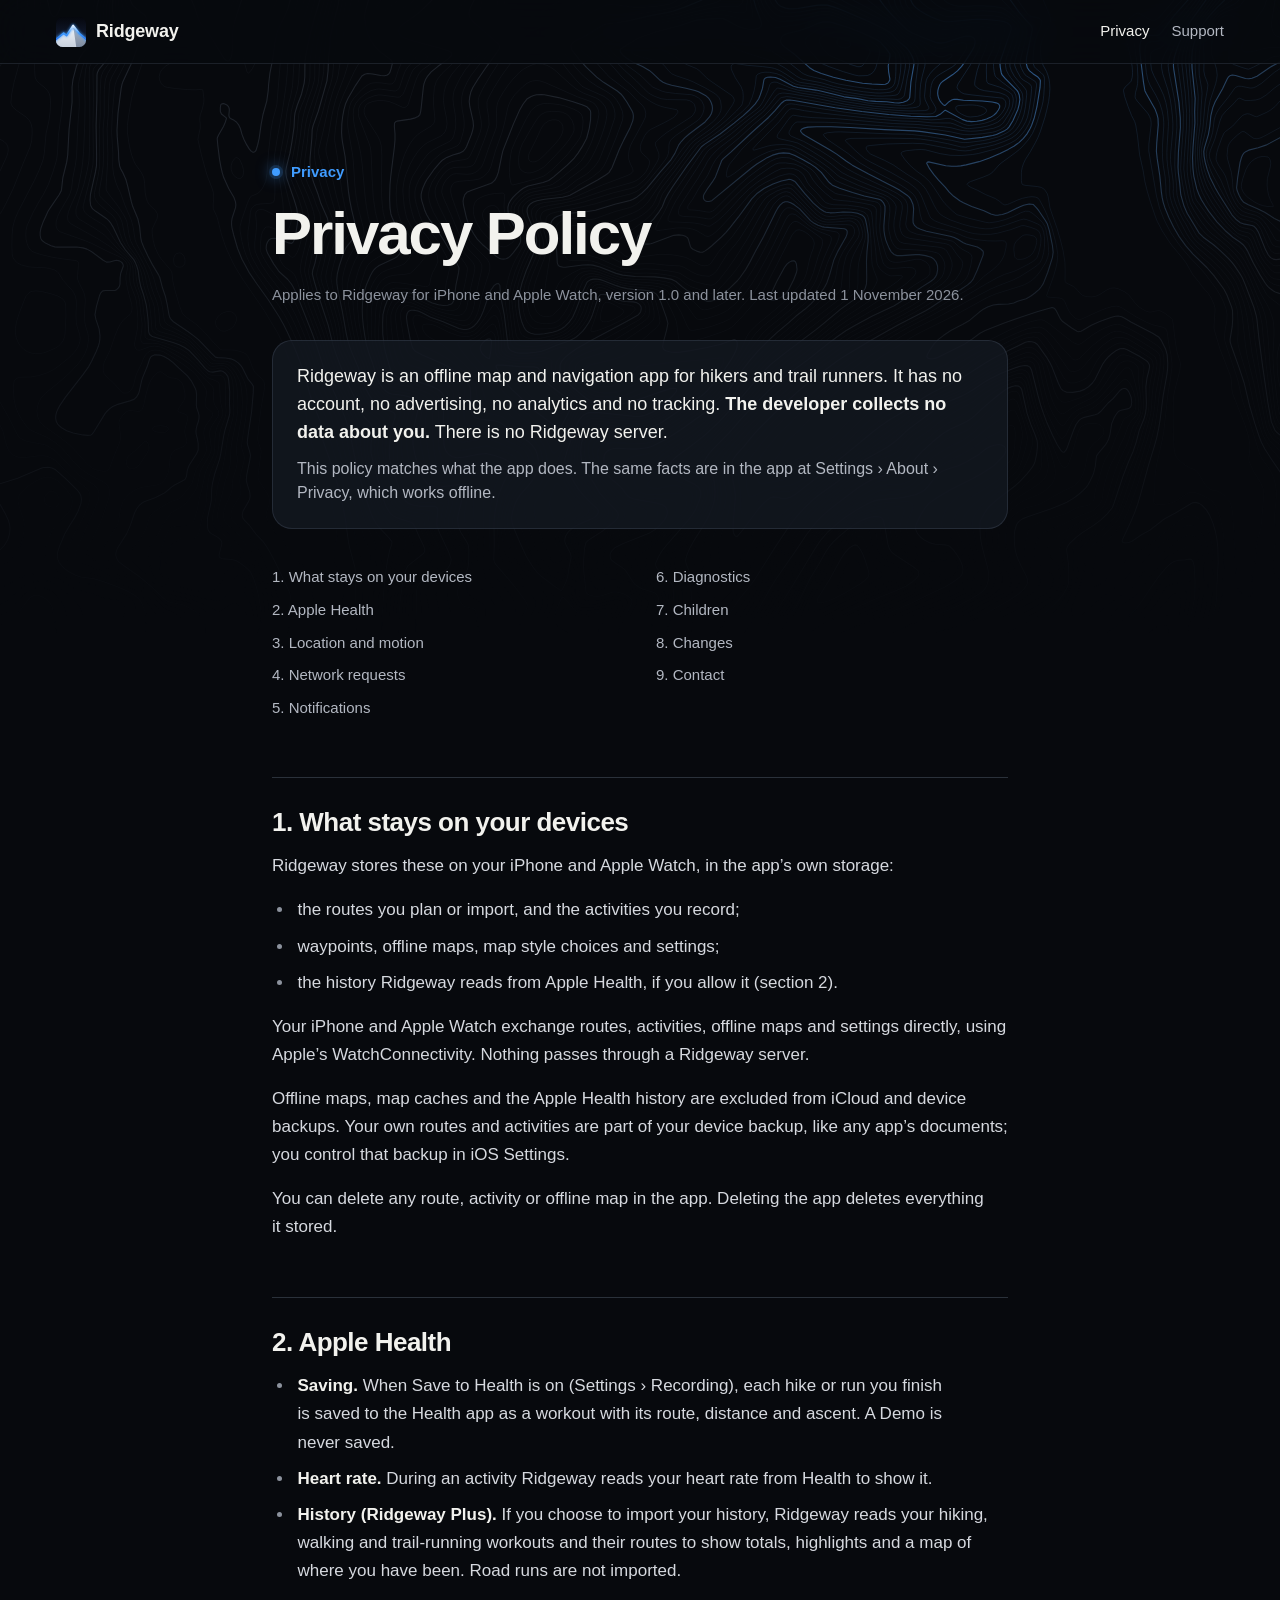
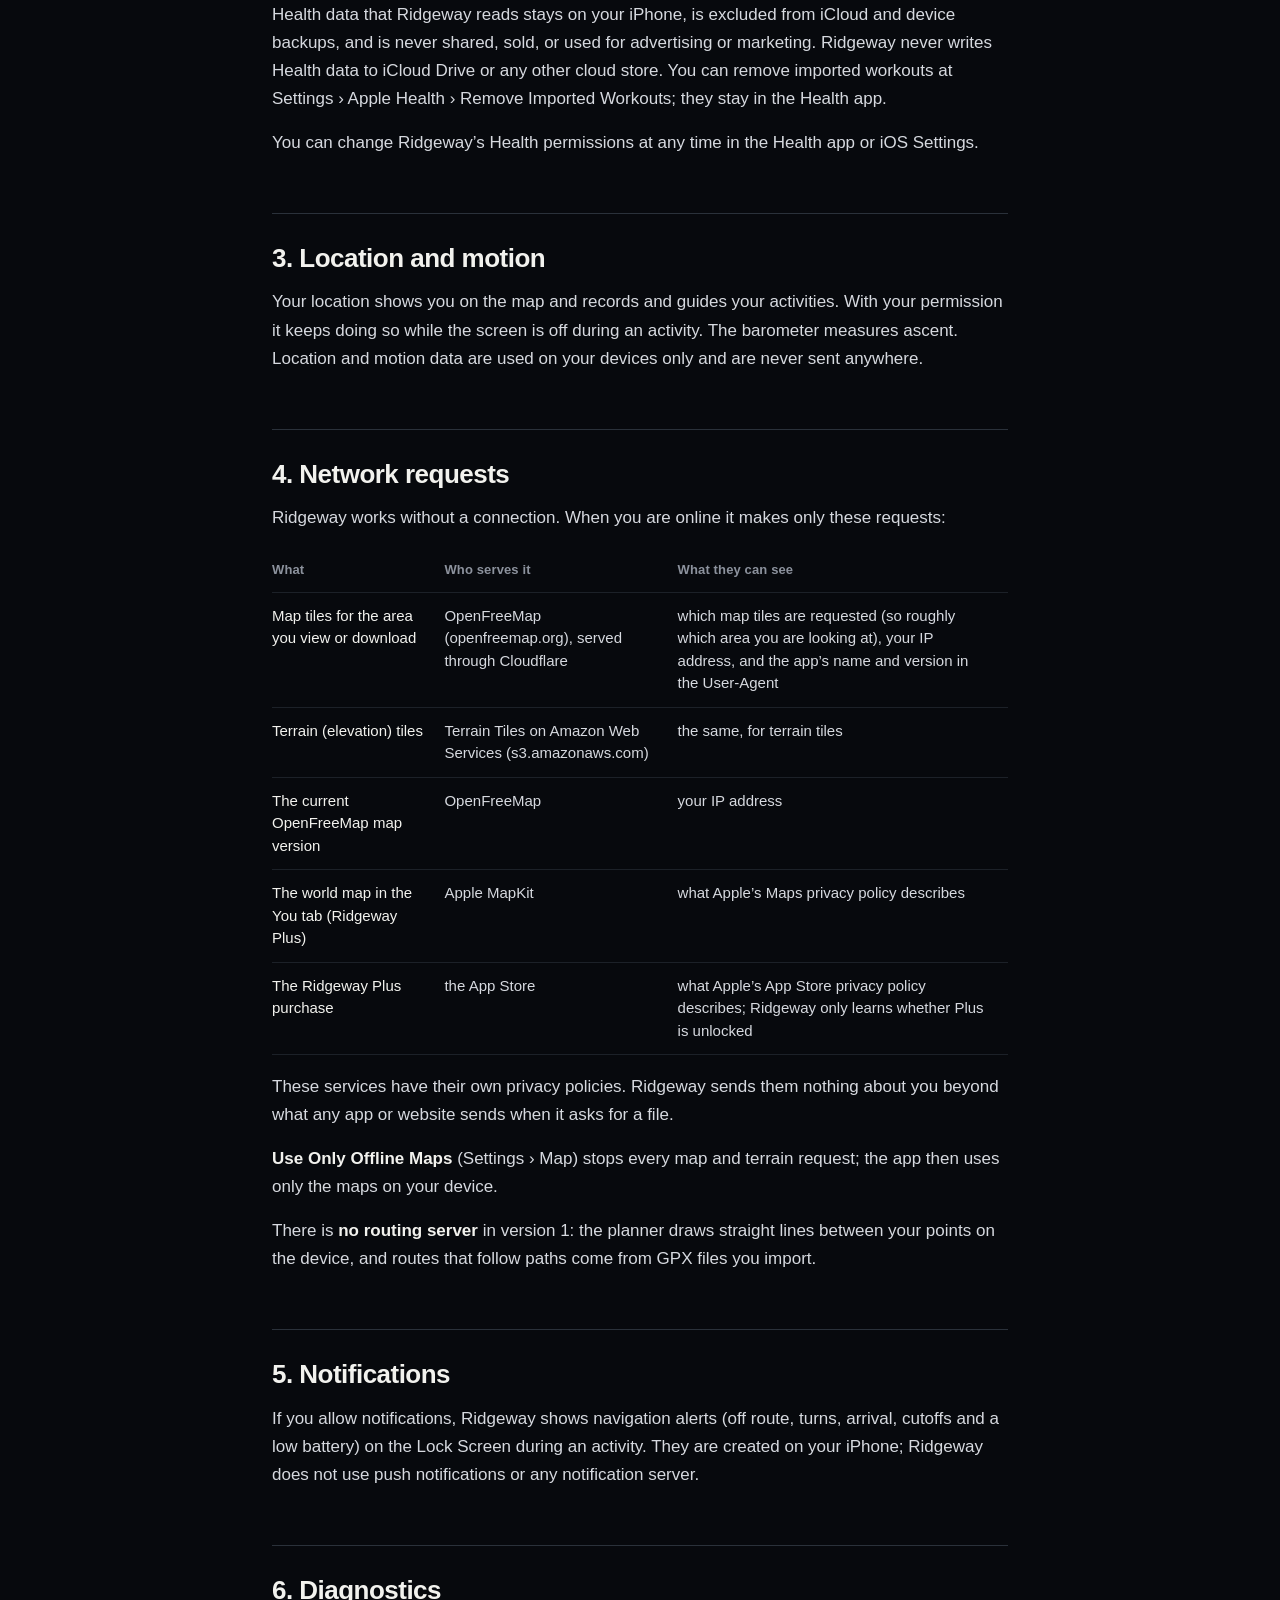
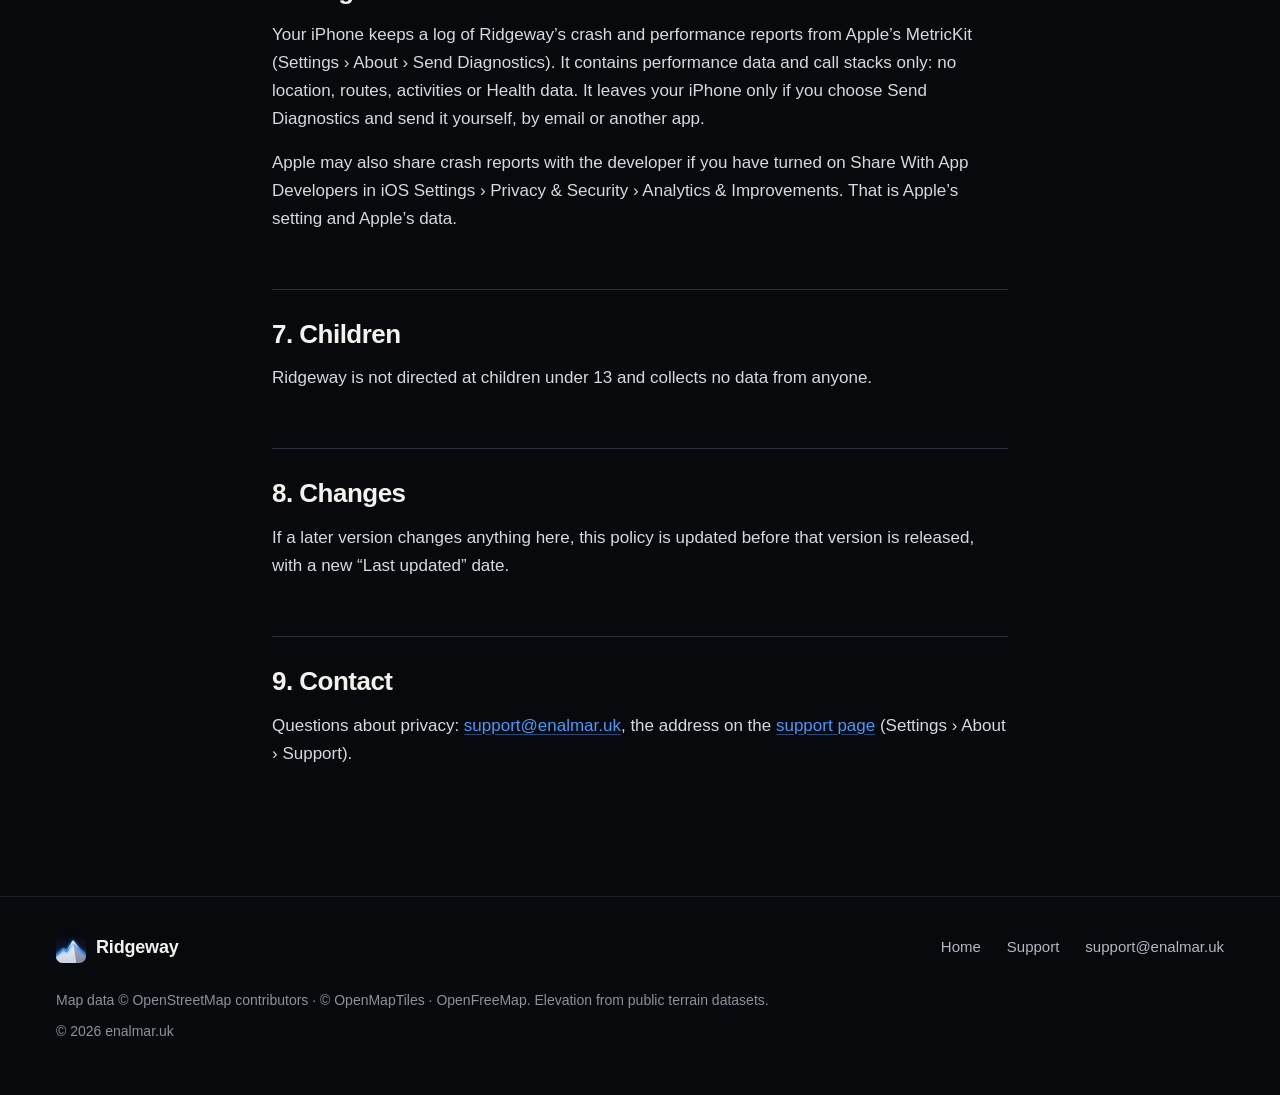
==== privacy/index.html @ 38f78ea0 "The Ridgeway website A marketing page led by trail running, with its own look: a night survey of Hel" ====
<!doctype html>
<html lang="en-GB">
<head>
<meta charset="utf-8">
<meta name="viewport" content="width=device-width, initial-scale=1, viewport-fit=cover">
<title>Privacy Policy · Ridgeway</title>
<meta name="description" content="Ridgeway has no account, no advertising, no analytics and no tracking. The developer collects no data about you, and there is no Ridgeway server.">
<link rel="canonical" href="https://ridgeway.enalmar.uk/privacy/">
<meta property="og:type" content="website">
<meta property="og:site_name" content="Ridgeway">
<meta property="og:locale" content="en_GB">
<meta property="og:url" content="https://ridgeway.enalmar.uk/privacy/">
<meta property="og:title" content="Ridgeway Privacy Policy">
<meta property="og:description" content="No account, no advertising, no analytics and no tracking. The developer collects no data about you.">
<meta property="og:image" content="https://ridgeway.enalmar.uk/assets/og.jpg">
<meta property="og:image:width" content="1200">
<meta property="og:image:height" content="630">
<meta name="twitter:card" content="summary_large_image">
<meta name="twitter:image" content="https://ridgeway.enalmar.uk/assets/og.jpg">
<meta name="color-scheme" content="dark">
<meta name="theme-color" content="#07090D">
<link rel="icon" href="../assets/favicon.svg" type="image/svg+xml">
<link rel="icon" href="../assets/favicon-32.png" sizes="32x32" type="image/png">
<link rel="apple-touch-icon" href="../assets/apple-touch-icon.png">
<link rel="stylesheet" href="../assets/page.css">
</head>
<body>
<a class="skip" href="#main">Skip to content</a>
<div class="band" aria-hidden="true"><div class="band__lines"></div></div>

<header class="bar">
  <div class="wrap bar__inner">
    <a class="brand" href="../"><img src="../assets/favicon.svg" width="30" height="30" alt="">Ridgeway</a>
    <nav aria-label="Pages">
      <a href="../privacy/" aria-current="page">Privacy</a>
      <a href="../support/">Support</a>
    </nav>
  </div>
</header>

<main id="main">
  <p class="eyebrow">Privacy</p>
  <h1>Privacy Policy</h1>
  <p class="meta">Applies to Ridgeway for iPhone and Apple Watch, version 1.0 and later. Last updated 1 November 2026.</p>

  <div class="card">
    <p>Ridgeway is an offline map and navigation app for hikers and trail runners. It has no account, no advertising, no analytics and no tracking. <strong>The developer collects no data about you.</strong> There is no Ridgeway server.</p>
    <p>This policy matches what the app does. The same facts are in the app at Settings › About › Privacy, which works offline.</p>
  </div>

  <ol class="toc" aria-label="On this page">
    <li><a href="#devices">1. What stays on your devices</a></li>
    <li><a href="#health">2. Apple Health</a></li>
    <li><a href="#location">3. Location and motion</a></li>
    <li><a href="#network">4. Network requests</a></li>
    <li><a href="#notifications">5. Notifications</a></li>
    <li><a href="#diagnostics">6. Diagnostics</a></li>
    <li><a href="#children">7. Children</a></li>
    <li><a href="#changes">8. Changes</a></li>
    <li><a href="#contact">9. Contact</a></li>
  </ol>

  <h2 id="devices">1. What stays on your devices</h2>
  <p>Ridgeway stores these on your iPhone and Apple Watch, in the app’s own storage:</p>
  <ul>
    <li>the routes you plan or import, and the activities you record;</li>
    <li>waypoints, offline maps, map style choices and settings;</li>
    <li>the history Ridgeway reads from Apple Health, if you allow it (section 2).</li>
  </ul>
  <p>Your iPhone and Apple Watch exchange routes, activities, offline maps and settings directly, using Apple’s WatchConnectivity. Nothing passes through a Ridgeway server.</p>
  <p>Offline maps, map caches and the Apple Health history are excluded from iCloud and device backups. Your own routes and activities are part of your device backup, like any app’s documents; you control that backup in iOS Settings.</p>
  <p>You can delete any route, activity or offline map in the app. Deleting the app deletes everything it stored.</p>

  <h2 id="health">2. Apple Health</h2>
  <ul>
    <li><strong>Saving.</strong> When Save to Health is on (Settings › Recording), each hike or run you finish is saved to the Health app as a workout with its route, distance and ascent. A Demo is never saved.</li>
    <li><strong>Heart rate.</strong> During an activity Ridgeway reads your heart rate from Health to show it.</li>
    <li><strong>History (Ridgeway Plus).</strong> If you choose to import your history, Ridgeway reads your hiking, walking and trail-running workouts and their routes to show totals, highlights and a map of where you have been. Road runs are not imported.</li>
  </ul>
  <p>Health data that Ridgeway reads stays on your iPhone, is excluded from iCloud and device backups, and is never shared, sold, or used for advertising or marketing. Ridgeway never writes Health data to iCloud Drive or any other cloud store. You can remove imported workouts at Settings › Apple Health › Remove Imported Workouts; they stay in the Health app.</p>
  <p>You can change Ridgeway’s Health permissions at any time in the Health app or iOS Settings.</p>

  <h2 id="location">3. Location and motion</h2>
  <p>Your location shows you on the map and records and guides your activities. With your permission it keeps doing so while the screen is off during an activity. The barometer measures ascent. Location and motion data are used on your devices only and are never sent anywhere.</p>

  <h2 id="network">4. Network requests</h2>
  <p>Ridgeway works without a connection. When you are online it makes only these requests:</p>
  <div class="table" role="region" aria-label="Network requests" tabindex="0">
    <table>
      <thead><tr><th scope="col">What</th><th scope="col">Who serves it</th><th scope="col">What they can see</th></tr></thead>
      <tbody>
        <tr><td>Map tiles for the area you view or download</td><td>OpenFreeMap (openfreemap.org), served through Cloudflare</td><td>which map tiles are requested (so roughly which area you are looking at), your IP address, and the app’s name and version in the User-Agent</td></tr>
        <tr><td>Terrain (elevation) tiles</td><td>Terrain Tiles on Amazon Web Services (s3.amazonaws.com)</td><td>the same, for terrain tiles</td></tr>
        <tr><td>The current OpenFreeMap map version</td><td>OpenFreeMap</td><td>your IP address</td></tr>
        <tr><td>The world map in the You tab (Ridgeway Plus)</td><td>Apple MapKit</td><td>what Apple’s Maps privacy policy describes</td></tr>
        <tr><td>The Ridgeway Plus purchase</td><td>the App Store</td><td>what Apple’s App Store privacy policy describes; Ridgeway only learns whether Plus is unlocked</td></tr>
      </tbody>
    </table>
  </div>
  <p>These services have their own privacy policies. Ridgeway sends them nothing about you beyond what any app or website sends when it asks for a file.</p>
  <p><strong>Use Only Offline Maps</strong> (Settings › Map) stops every map and terrain request; the app then uses only the maps on your device.</p>
  <p>There is <strong>no routing server</strong> in version 1: the planner draws straight lines between your points on the device, and routes that follow paths come from GPX files you import.</p>

  <h2 id="notifications">5. Notifications</h2>
  <p>If you allow notifications, Ridgeway shows navigation alerts (off route, turns, arrival, cutoffs and a low battery) on the Lock Screen during an activity. They are created on your iPhone; Ridgeway does not use push notifications or any notification server.</p>

  <h2 id="diagnostics">6. Diagnostics</h2>
  <p>Your iPhone keeps a log of Ridgeway’s crash and performance reports from Apple’s MetricKit (Settings › About › Send Diagnostics). It contains performance data and call stacks only: no location, routes, activities or Health data. It leaves your iPhone only if you choose Send Diagnostics and send it yourself, by email or another app.</p>
  <p>Apple may also share crash reports with the developer if you have turned on Share With App Developers in iOS Settings › Privacy &amp; Security › Analytics &amp; Improvements. That is Apple’s setting and Apple’s data.</p>

  <h2 id="children">7. Children</h2>
  <p>Ridgeway is not directed at children under 13 and collects no data from anyone.</p>

  <h2 id="changes">8. Changes</h2>
  <p>If a later version changes anything here, this policy is updated before that version is released, with a new “Last updated” date.</p>

  <h2 id="contact">9. Contact</h2>
  <p>Questions about privacy: <a href="mailto:support@enalmar.uk">support@enalmar.uk</a>, the address on the <a href="../support/">support page</a> (Settings › About › Support).</p>
</main>

<footer class="foot">
  <div class="wrap">
    <div class="foot__top">
      <a class="brand" href="../"><img src="../assets/favicon.svg" width="30" height="30" alt="">Ridgeway</a>
      <nav aria-label="Footer">
        <a href="../">Home</a>
        <a href="../support/">Support</a>
        <a href="mailto:support@enalmar.uk">support@enalmar.uk</a>
      </nav>
    </div>
    <div class="foot__fine">
      <p>Map data © OpenStreetMap contributors · © OpenMapTiles · OpenFreeMap. Elevation from public terrain datasets.</p>
      <p>© 2026 enalmar.uk</p>
    </div>
  </div>
</footer>
</body>
</html>
---- assets/page.css ----
/* Ridgeway: the privacy and support pages.
   The home page's language (Night ground, Paper ink, Ridgeway Blue, the Helvellyn contours) made
   calm for reading: the contours stay in a band at the top and fade out, nothing moves, and the
   text sits in one measured column. */
:root {
  color-scheme: dark;
  --ground: #07090D;
  --ink: #F2F2EE;
  --ink-2: #B3B8C2;
  --ink-3: #8C929D;
  --hair: rgba(170, 190, 220, .13);
  --hair-2: rgba(170, 190, 220, .22);
  --card: rgba(20, 25, 34, .78);
  --blue: #409CFF;
  --blue-hi: #7CBCFF;
  --sans: -apple-system, BlinkMacSystemFont, "Inter", "Helvetica Neue", "Segoe UI", Roboto, sans-serif;
  --gutter: clamp(18px, 5vw, 56px);
  --bar: 64px;
}
*, *::before, *::after { box-sizing: border-box; }
html { background: var(--ground); color: var(--ink); -webkit-text-size-adjust: 100%; text-size-adjust: 100%;
       scroll-padding-top: calc(var(--bar) + 16px); }
body { position: relative; margin: 0; font: 17px/1.65 var(--sans); -webkit-font-smoothing: antialiased;
       -moz-osx-font-smoothing: grayscale; overflow-x: clip; }
img { display: block; max-width: 100%; height: auto; }
a { color: var(--blue); text-decoration: underline; text-decoration-thickness: 1px; text-underline-offset: .2em;
    text-decoration-color: rgba(64, 156, 255, .45); }
a:hover { text-decoration-color: currentColor; }
:focus-visible { outline: 2px solid var(--blue-hi); outline-offset: 3px; border-radius: 6px; }
.wrap { width: min(100% - 2 * var(--gutter), 1240px); margin-inline: auto; }
.skip { position: absolute; left: 12px; top: -60px; z-index: 100; padding: 10px 16px; border-radius: 10px;
        background: var(--ink); color: #000; font-weight: 600; text-decoration: none; }
.skip:focus { top: 12px; }

/* the contours, as a band that fades out before the text gets long */
.band { position: absolute; inset: 0 0 auto; height: 640px; z-index: -1; pointer-events: none;
        -webkit-mask: linear-gradient(#000 25%, transparent); mask: linear-gradient(#000 25%, transparent); }
.band__lines { position: absolute; inset: 0;
  background: radial-gradient(50% 70% at 78% 0%, rgba(64, 156, 255, .55), transparent 72%), rgba(170, 190, 220, .14);
  -webkit-mask: url(contours.svg) center top / cover no-repeat; mask: url(contours.svg) center top / cover no-repeat; }
@media (max-aspect-ratio: 4/5) {
  .band__lines { -webkit-mask-image: url(contours-mobile.svg); mask-image: url(contours-mobile.svg); }
}

.bar { position: sticky; top: 0; z-index: 40; height: var(--bar); background: rgba(7, 9, 13, .78);
       -webkit-backdrop-filter: saturate(1.6) blur(20px); backdrop-filter: saturate(1.6) blur(20px);
       border-bottom: 1px solid var(--hair); }
.bar__inner { height: 100%; display: flex; align-items: center; gap: 24px; }
.brand { display: inline-flex; align-items: center; gap: 10px; color: var(--ink); font-weight: 600; font-size: 18px;
         letter-spacing: -.01em; text-decoration: none; }
.brand img { width: 30px; height: 30px; }
.bar nav { margin-left: auto; display: flex; gap: 22px; font-size: 15px; }
.bar nav a { color: var(--ink-2); text-decoration: none; }
.bar nav a:hover, .bar nav a[aria-current="page"] { color: var(--ink); }

main { width: min(100% - 2 * var(--gutter), 46rem); margin-inline: auto; padding: clamp(48px, 8vw, 96px) 0 clamp(64px, 9vw, 112px); }
.eyebrow { display: flex; align-items: center; gap: 11px; margin: 0 0 18px; color: var(--blue); font-size: 15px; font-weight: 600; }
.eyebrow::before { content: ""; width: 8px; height: 8px; border-radius: 50%; background: var(--blue); flex: none;
                   box-shadow: 0 0 0 3px rgba(64, 156, 255, .16), 0 0 14px 2px rgba(64, 156, 255, .5); }
h1 { margin: 0; font-size: clamp(38px, 6vw, 60px); line-height: 1.04; letter-spacing: -.034em; font-weight: 700; text-wrap: balance; }
h2 { margin: 56px 0 14px; padding-top: 28px; border-top: 1px solid var(--hair-2); font-size: clamp(22px, 2.6vw, 26px);
     line-height: 1.25; letter-spacing: -.02em; font-weight: 650; text-wrap: balance; }
h3 { margin: 30px 0 6px; font-size: 18px; line-height: 1.35; letter-spacing: -.01em; font-weight: 600; text-wrap: balance; }
p, ul, ol { margin: 0 0 16px; text-wrap: pretty; }
ul, ol { padding-left: 1.3em; }
li { margin-bottom: 8px; padding-left: .2em; }
li::marker { color: var(--ink-3); }
strong { font-weight: 600; color: var(--ink); }
main p, main li { color: #D6D9DF; }
.meta { margin-top: 18px; color: var(--ink-3); font-size: 15px; }
.lede { margin-top: 28px; font-size: clamp(18px, 1.6vw, 20px); line-height: 1.6; color: var(--ink-2); }
main .lede { color: var(--ink-2); }
.card { margin: 32px 0 8px; padding: 22px 24px; border-radius: 20px; background: var(--card); border: 1px solid var(--hair);
        font-size: 18px; line-height: 1.55; }
.card p { margin: 0; color: var(--ink); }
.card p + p { margin-top: 10px; color: var(--ink-2); font-size: 16px; }
.toc { margin: 36px 0 0; padding: 0; list-style: none; columns: 2; column-gap: 32px; font-size: 15px; }
.toc li { margin: 0 0 8px; padding: 0; break-inside: avoid; }
.toc a { color: var(--ink-2); text-decoration: none; }
.toc a:hover { color: var(--ink); }
.table { overflow-x: auto; margin: 4px 0 18px; -webkit-overflow-scrolling: touch; }
table { width: 100%; min-width: 34rem; border-collapse: collapse; font-size: 15px; line-height: 1.5; }
th, td { text-align: left; vertical-align: top; padding: 12px 16px 12px 0; border-bottom: 1px solid var(--hair); }
th { color: var(--ink-3); font-size: 13px; font-weight: 600; letter-spacing: .01em; }
td { color: #D6D9DF; }
td:first-child { color: var(--ink); }
@media (max-width: 560px) { .toc { columns: 1; } }

.foot { padding: 36px 0 52px; border-top: 1px solid var(--hair); font-size: 14px; color: var(--ink-3); }
.foot__top { display: flex; flex-wrap: wrap; align-items: center; justify-content: space-between; gap: 18px 32px; }
.foot nav { display: flex; flex-wrap: wrap; gap: 10px 26px; font-size: 15px; }
.foot nav a { color: var(--ink-2); text-decoration: none; }
.foot nav a:hover { color: var(--ink); }
.foot__fine { margin-top: 26px; display: grid; gap: 8px; max-width: 64em; }
.foot__fine p { margin: 0; }
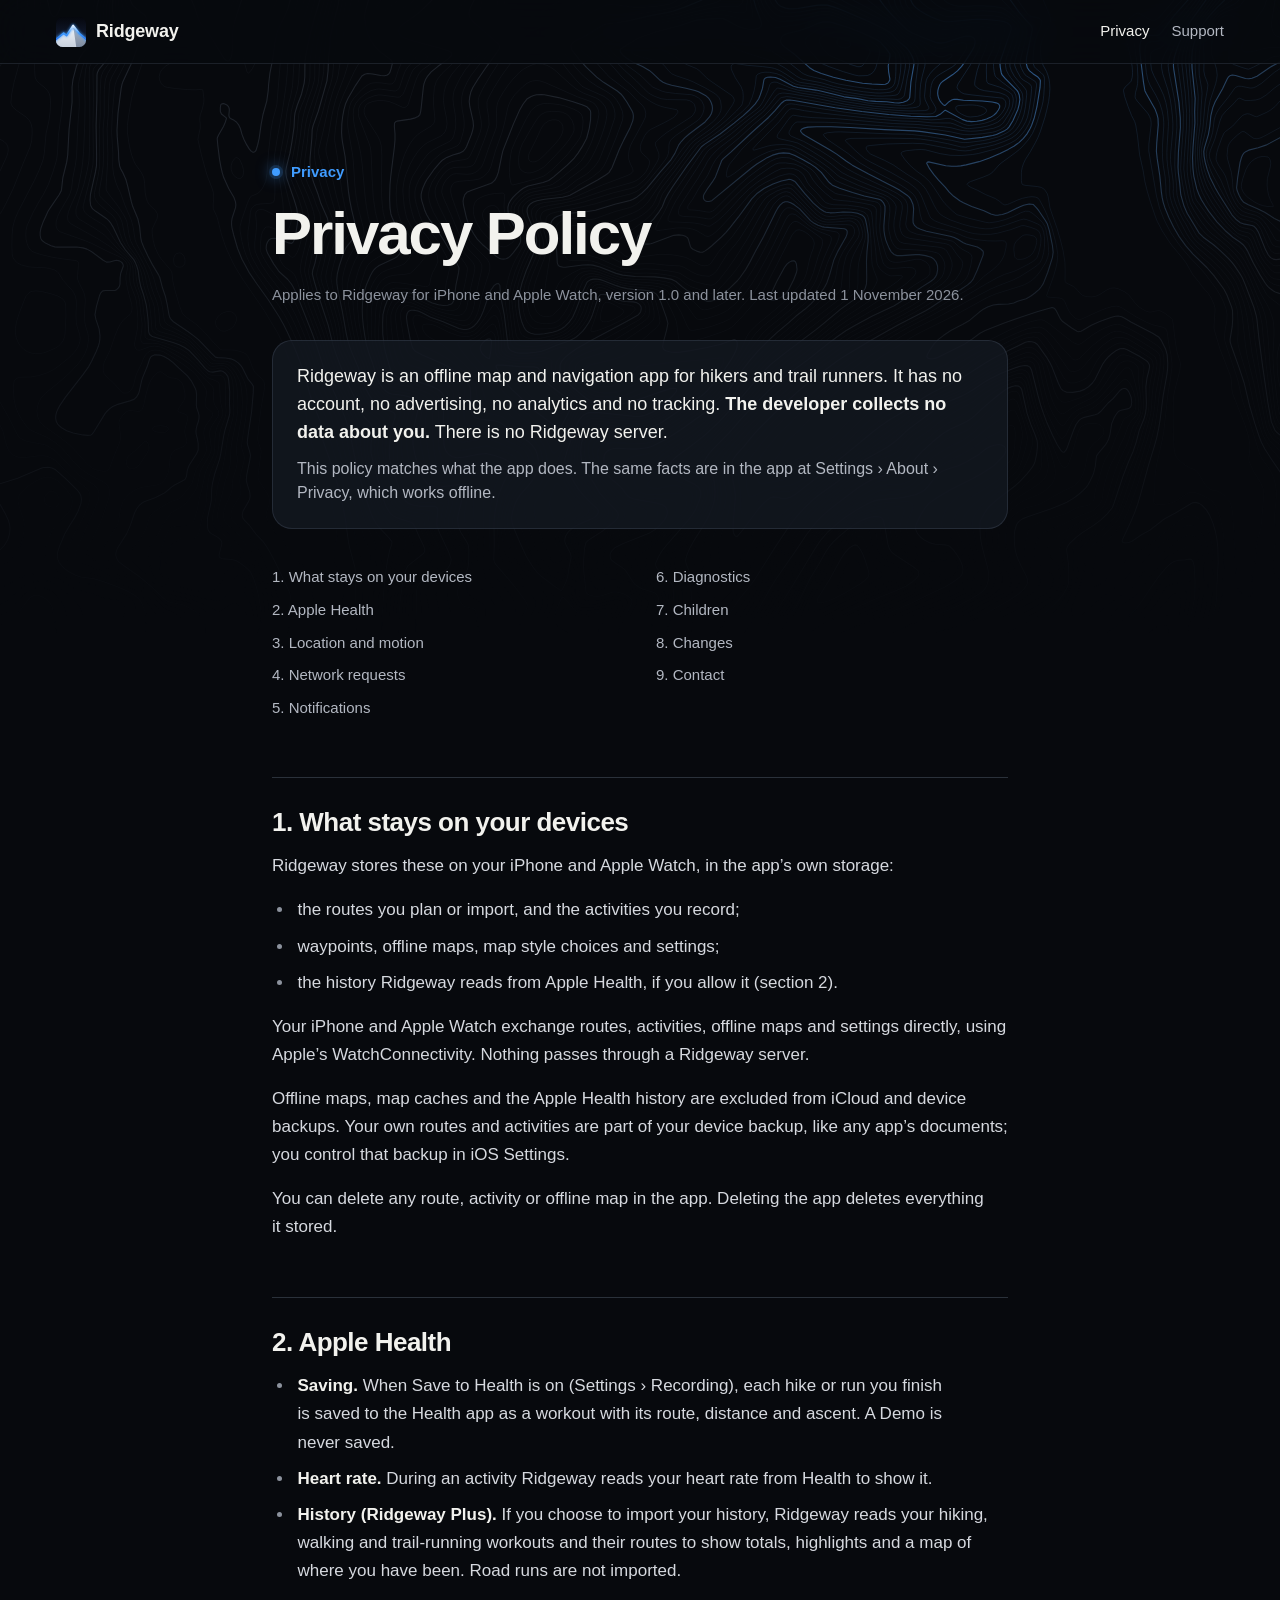
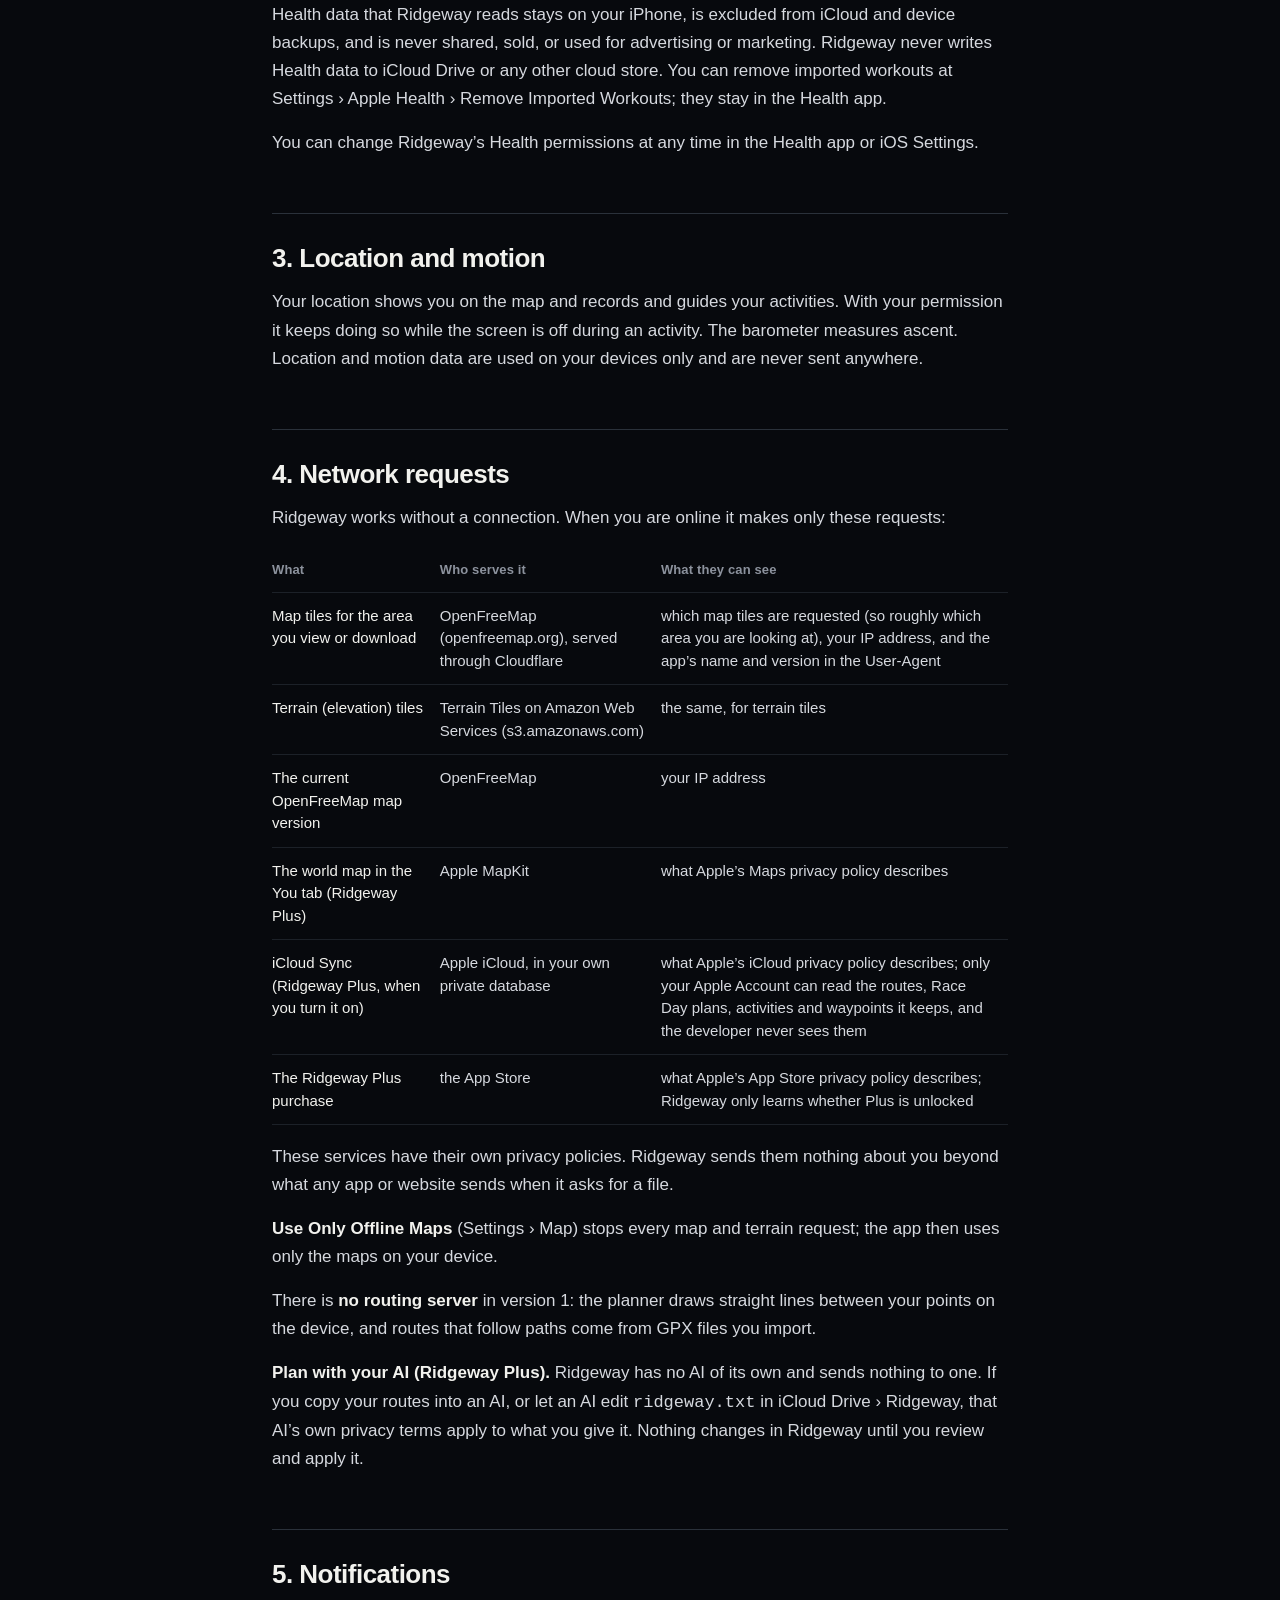
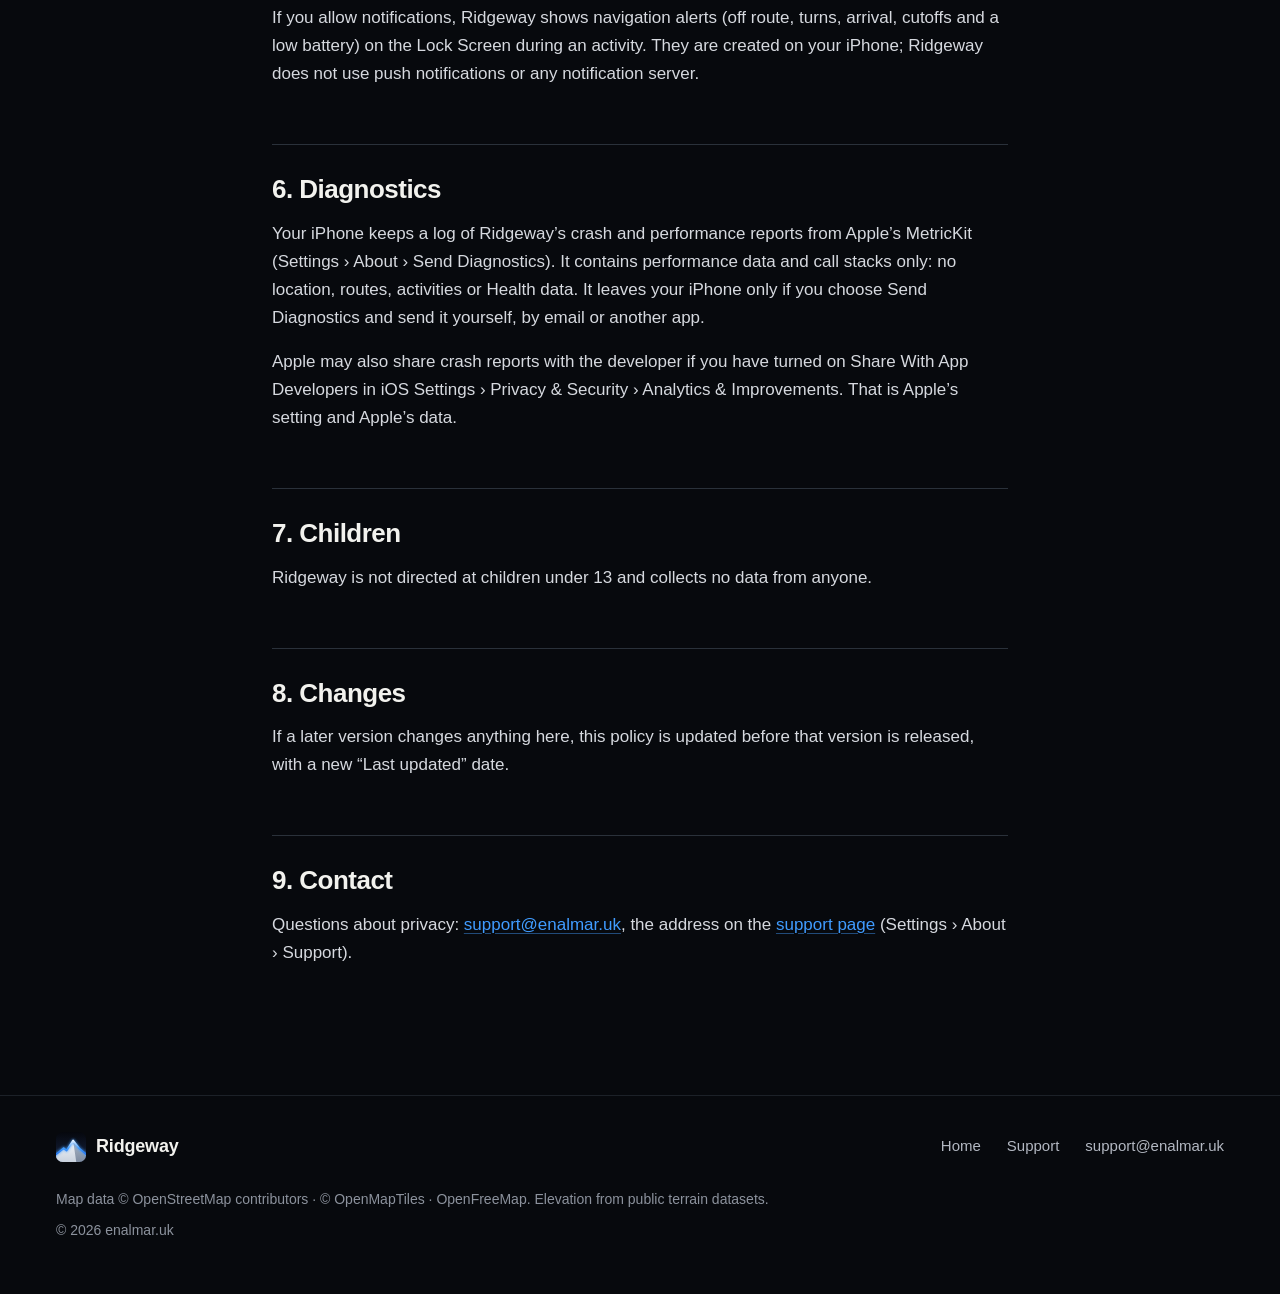
==== commit 2e2abaa3: "Privacy: iCloud Sync and Plan with your AI (for the release that ships them) Co-Authored-By: Claude " ====
--- a/privacy/index.html
+++ b/privacy/index.html
@@ -86,20 +86,23 @@
   <h2 id="network">4. Network requests</h2>
   <p>Ridgeway works without a connection. When you are online it makes only these requests:</p>
   <div class="table" role="region" aria-label="Network requests" tabindex="0">
-    <table>
-      <thead><tr><th scope="col">What</th><th scope="col">Who serves it</th><th scope="col">What they can see</th></tr></thead>
-      <tbody>
-        <tr><td>Map tiles for the area you view or download</td><td>OpenFreeMap (openfreemap.org), served through Cloudflare</td><td>which map tiles are requested (so roughly which area you are looking at), your IP address, and the app’s name and version in the User-Agent</td></tr>
-        <tr><td>Terrain (elevation) tiles</td><td>Terrain Tiles on Amazon Web Services (s3.amazonaws.com)</td><td>the same, for terrain tiles</td></tr>
-        <tr><td>The current OpenFreeMap map version</td><td>OpenFreeMap</td><td>your IP address</td></tr>
-        <tr><td>The world map in the You tab (Ridgeway Plus)</td><td>Apple MapKit</td><td>what Apple’s Maps privacy policy describes</td></tr>
-        <tr><td>The Ridgeway Plus purchase</td><td>the App Store</td><td>what Apple’s App Store privacy policy describes; Ridgeway only learns whether Plus is unlocked</td></tr>
+    <table role="table">
+      <thead role="rowgroup"><tr role="row"><th scope="col" role="columnheader">What</th><th scope="col" role="columnheader">Who serves it</th><th scope="col" role="columnheader">What they can see</th></tr></thead>
+      <tbody role="rowgroup">
+        <tr role="row"><td role="cell" data-label="What">Map tiles for the area you view or download</td><td role="cell" data-label="Who serves it">OpenFreeMap (openfreemap.org), served through Cloudflare</td><td role="cell" data-label="What they can see">which map tiles are requested (so roughly which area you are looking at), your IP address, and the app’s name and version in the User-Agent</td></tr>
+        <tr role="row"><td role="cell" data-label="What">Terrain (elevation) tiles</td><td role="cell" data-label="Who serves it">Terrain Tiles on Amazon Web Services (s3.amazonaws.com)</td><td role="cell" data-label="What they can see">the same, for terrain tiles</td></tr>
+        <tr role="row"><td role="cell" data-label="What">The current OpenFreeMap map version</td><td role="cell" data-label="Who serves it">OpenFreeMap</td><td role="cell" data-label="What they can see">your IP address</td></tr>
+        <tr role="row"><td role="cell" data-label="What">The world map in the You tab (Ridgeway Plus)</td><td role="cell" data-label="Who serves it">Apple MapKit</td><td role="cell" data-label="What they can see">what Apple’s Maps privacy policy describes</td></tr>
+        <tr role="row"><td role="cell" data-label="What">iCloud Sync (Ridgeway Plus, when you turn it on)</td><td role="cell" data-label="Who serves it">Apple iCloud, in your own private database</td><td role="cell" data-label="What they can see">what Apple’s iCloud privacy policy describes; only your Apple Account can read the routes, Race Day plans, activities and waypoints it keeps, and the developer never sees them</td></tr>
+        <tr role="row"><td role="cell" data-label="What">The Ridgeway Plus purchase</td><td role="cell" data-label="Who serves it">the App Store</td><td role="cell" data-label="What they can see">what Apple’s App Store privacy policy describes; Ridgeway only learns whether Plus is unlocked</td></tr>
       </tbody>
     </table>
   </div>
   <p>These services have their own privacy policies. Ridgeway sends them nothing about you beyond what any app or website sends when it asks for a file.</p>
   <p><strong>Use Only Offline Maps</strong> (Settings › Map) stops every map and terrain request; the app then uses only the maps on your device.</p>
   <p>There is <strong>no routing server</strong> in version 1: the planner draws straight lines between your points on the device, and routes that follow paths come from GPX files you import.</p>
+
+  <p><strong>Plan with your AI (Ridgeway Plus).</strong> Ridgeway has no AI of its own and sends nothing to one. If you copy your routes into an AI, or let an AI edit <code>ridgeway.txt</code> in iCloud Drive › Ridgeway, that AI’s own privacy terms apply to what you give it. Nothing changes in Ridgeway until you review and apply it.</p>
 
   <h2 id="notifications">5. Notifications</h2>
   <p>If you allow notifications, Ridgeway shows navigation alerts (off route, turns, arrival, cutoffs and a low battery) on the Lock Screen during an activity. They are created on your iPhone; Ridgeway does not use push notifications or any notification server.</p>
--- a/assets/page.css
+++ b/assets/page.css
@@ -84,7 +84,21 @@
 th { color: var(--ink-3); font-size: 13px; font-weight: 600; letter-spacing: .01em; }
 td { color: #D6D9DF; }
 td:first-child { color: var(--ink); }
-@media (max-width: 560px) { .toc { columns: 1; } }
+@media (max-width: 560px) {
+  .toc { columns: 1; }
+  /* On a phone each request is a block of its own, so "What they can see" is never off-screen. */
+  .table { overflow: visible; }
+  table { min-width: 0; }
+  table thead { position: absolute; width: 1px; height: 1px; overflow: hidden; clip-path: inset(50%); white-space: nowrap; }
+  table, tbody, tr, td { display: block; }
+  tr { padding: 14px 0; border-bottom: 1px solid var(--hair); }
+  td { padding: 0; border: 0; }
+  td + td { margin-top: 10px; }
+  td::before { content: attr(data-label); display: block; margin-bottom: 1px; color: var(--ink-3); font-size: 12.5px;
+               font-weight: 600; letter-spacing: .01em; }
+  td:first-child { font-weight: 600; }
+  td:first-child::before { content: none; }
+}
 
 .foot { padding: 36px 0 52px; border-top: 1px solid var(--hair); font-size: 14px; color: var(--ink-3); }
 .foot__top { display: flex; flex-wrap: wrap; align-items: center; justify-content: space-between; gap: 18px 32px; }
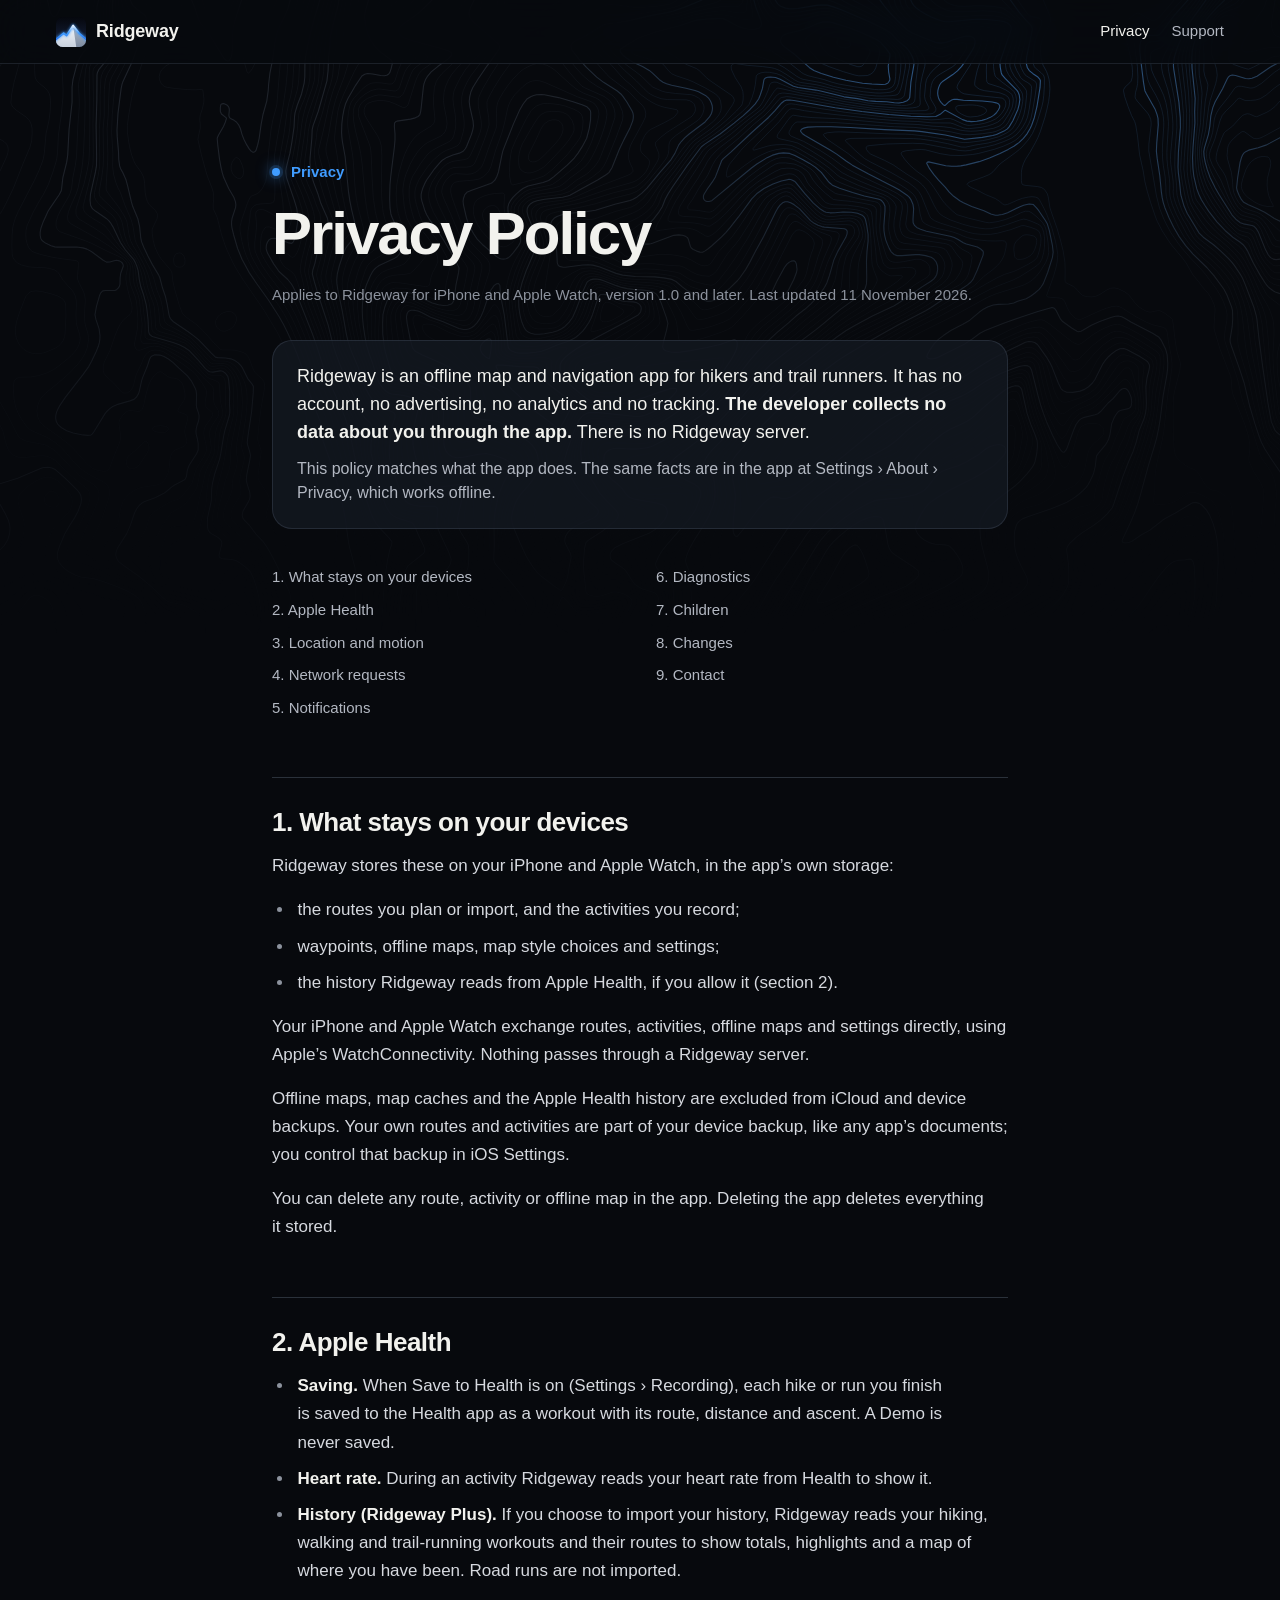
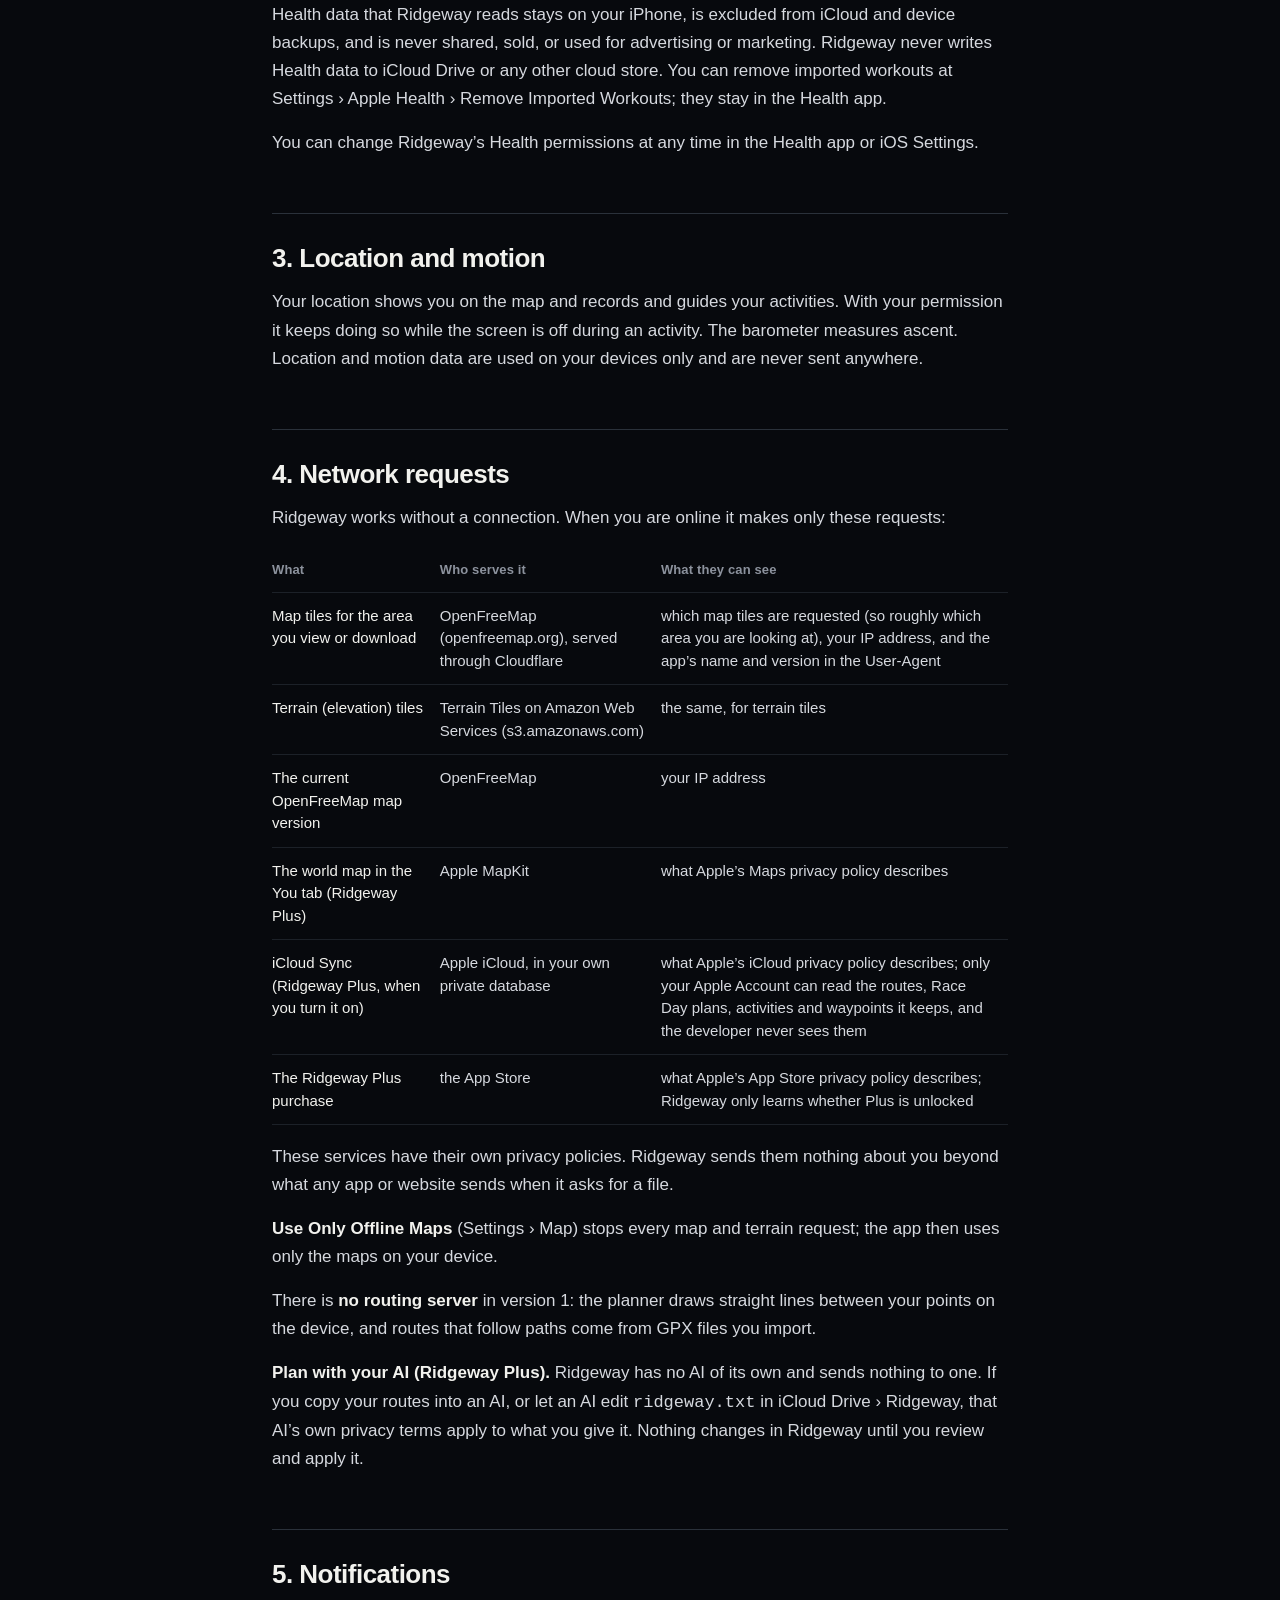
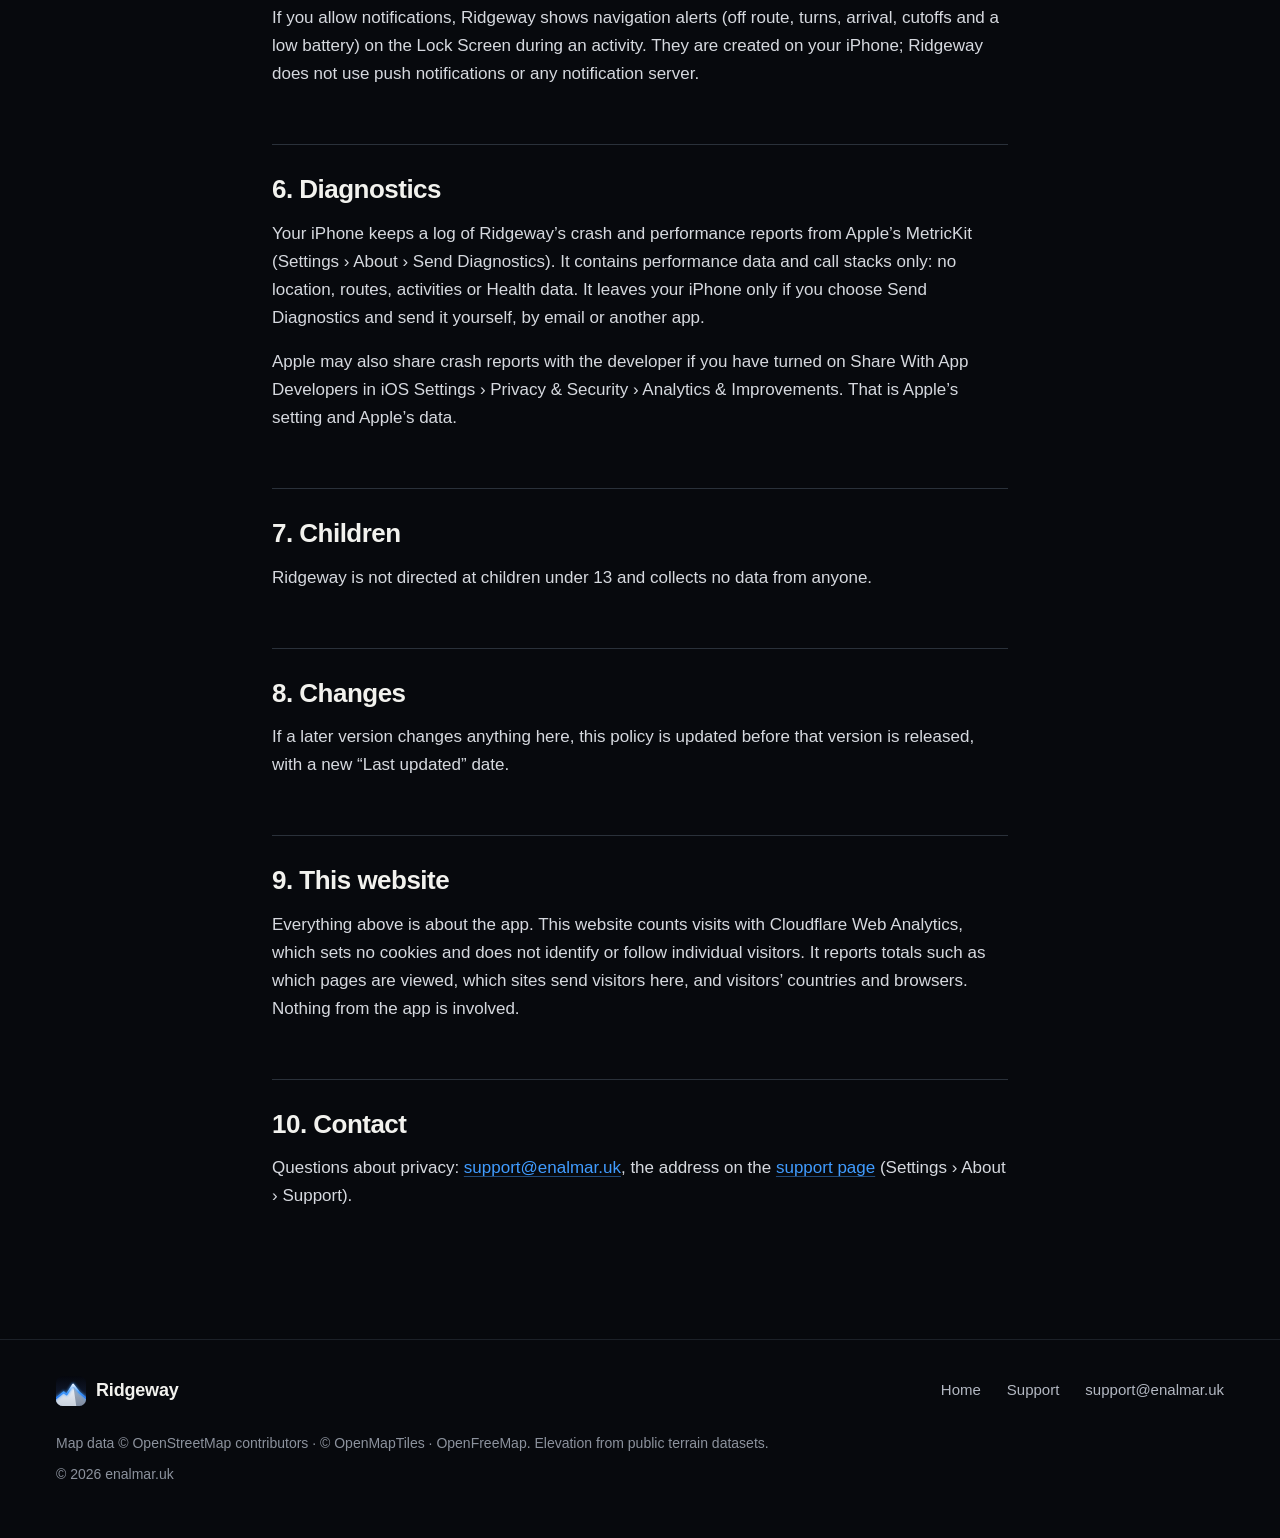
==== commit 0aec316a: "Add Cloudflare Web Analytics and disclose it in the privacy policy The app still collects nothing; t" ====
--- a/privacy/index.html
+++ b/privacy/index.html
@@ -11,7 +11,7 @@
 <meta property="og:locale" content="en_GB">
 <meta property="og:url" content="https://ridgeway.enalmar.uk/privacy/">
 <meta property="og:title" content="Ridgeway Privacy Policy">
-<meta property="og:description" content="No account, no advertising, no analytics and no tracking. The developer collects no data about you.">
+<meta property="og:description" content="No account, no advertising, no analytics and no tracking. The developer collects no data about you through the app.">
 <meta property="og:image" content="https://ridgeway.enalmar.uk/assets/og.jpg">
 <meta property="og:image:width" content="1200">
 <meta property="og:image:height" content="630">
@@ -41,10 +41,10 @@
 <main id="main">
   <p class="eyebrow">Privacy</p>
   <h1>Privacy Policy</h1>
-  <p class="meta">Applies to Ridgeway for iPhone and Apple Watch, version 1.0 and later. Last updated 1 November 2026.</p>
+  <p class="meta">Applies to Ridgeway for iPhone and Apple Watch, version 1.0 and later. Last updated 11 November 2026.</p>
 
   <div class="card">
-    <p>Ridgeway is an offline map and navigation app for hikers and trail runners. It has no account, no advertising, no analytics and no tracking. <strong>The developer collects no data about you.</strong> There is no Ridgeway server.</p>
+    <p>Ridgeway is an offline map and navigation app for hikers and trail runners. It has no account, no advertising, no analytics and no tracking. <strong>The developer collects no data about you through the app.</strong> There is no Ridgeway server.</p>
     <p>This policy matches what the app does. The same facts are in the app at Settings › About › Privacy, which works offline.</p>
   </div>
 
@@ -117,7 +117,10 @@
   <h2 id="changes">8. Changes</h2>
   <p>If a later version changes anything here, this policy is updated before that version is released, with a new “Last updated” date.</p>
 
-  <h2 id="contact">9. Contact</h2>
+  <h2 id="website">9. This website</h2>
+  <p>Everything above is about the app. This website counts visits with Cloudflare Web Analytics, which sets no cookies and does not identify or follow individual visitors. It reports totals such as which pages are viewed, which sites send visitors here, and visitors’ countries and browsers. Nothing from the app is involved.</p>
+
+  <h2 id="contact">10. Contact</h2>
   <p>Questions about privacy: <a href="mailto:support@enalmar.uk">support@enalmar.uk</a>, the address on the <a href="../support/">support page</a> (Settings › About › Support).</p>
 </main>
 
@@ -137,5 +140,6 @@
     </div>
   </div>
 </footer>
+<!-- Cloudflare Web Analytics --><script type='module' src='https://static.cloudflareinsights.com/beacon.min.js' data-cf-beacon='{"token": "94676ebadad94a29a0e06788a1d344e5"}'></script><!-- End Cloudflare Web Analytics -->
 </body>
 </html>
